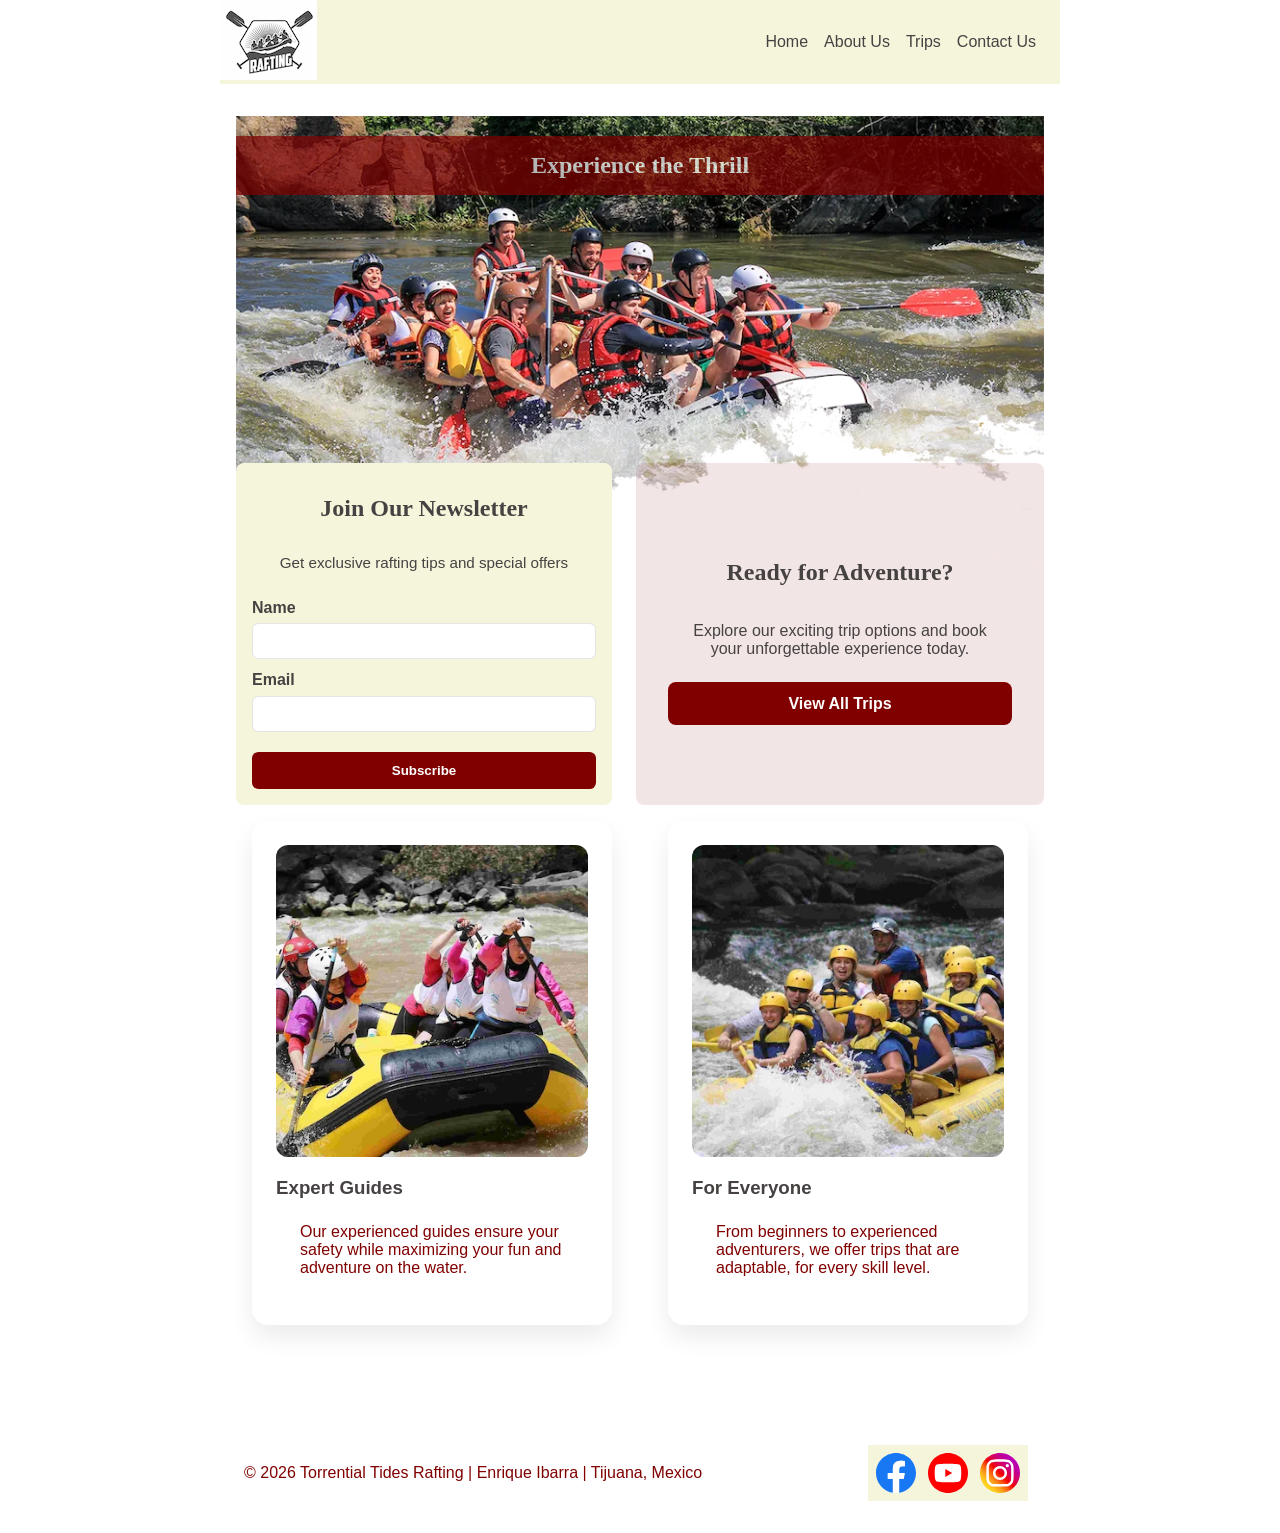
==== wwr/index.html @ e30da67f "W06 attempt 1" ====
<!DOCTYPE html>
<html lang="en">

<head>
  <meta charset="UTF-8">
  <meta name="viewport" content="width=device-width, initial-scale=1.0">
  <meta name="author" content="Enrique Ibarra">
  <meta name="description"
    content="Experience thrilling whitewater rafting adventures with Torrential Tides. Professional guides, safe equipment, and unforgettable memories await.">
  <link rel="stylesheet" href="styles/rafting.css">
  <title>Home — Torrential Tides Rafting</title>
</head>

<body>
  <header>
    <picture>
      <img src="images/rafting-logo-small.webp" alt="Torrential Tides Rafting logo">
    </picture>
    <nav>
      <ul>
        <li><a href="index.html">Home</a></li>
        <li><a href="about.html">About Us</a></li>
        <li><a href="trips.html">Trips</a></li>
        <li><a href="contact.html">Contact Us</a></li>
      </ul>
    </nav>
  </header>

  <main>
    <section class="index-hero">
      <img src="images/hero.webp" alt="Whitewater rafting adventure" width="840">
      <h1 id="hero-title">Experience the Thrill</h1>
    </section>

    <div class="calltoaction">
      <section class="newsletter">
        <h2>Join Our Newsletter</h2>
        <form>
          <fieldset>
            <legend>Get exclusive rafting tips and special offers</legend>

            <label for="newsletter-name">Name</label>
            <input type="text" id="newsletter-name" name="name" required>

            <label for="newsletter-email">Email</label>
            <input type="email" id="newsletter-email" name="email" required>

            <button type="submit">Subscribe</button>
          </fieldset>
        </form>
      </section>

      <section class="cta">
        <h2>Ready for Adventure?</h2>
        <p>Explore our exciting trip options and book your unforgettable experience today.</p>
        <a href="trips.html" class="cta-button">View All Trips</a>
      </section>
    </div>

    <section class="featured-grid">
      <article>
        <img src="images/rafting_team.webp" alt="Professional rafting guide">
        <h3>Expert Guides</h3>
        <p>Our experienced guides ensure your safety while maximizing your fun and adventure on the
          water.</p>
      </article>

      <article>
        <img src="images/rafting_fun.webp" alt="Family enjoying rafting">
        <h3>For Everyone</h3>
        <p>From beginners to experienced adventurers, we offer trips that are adaptable, for every
          skill
          level.</p>
      </article>
    </section>
  </main>

  <footer>
    <p>&copy; 2026 Torrential Tides Rafting | Enrique Ibarra | Tijuana, Mexico</p>
    <nav class="socialmedia">
      <a href="#"><img src="images/facebook.svg" alt="Facebook icon" width="40"></a>
      <a href="#"><img src="images/youtube.svg" alt="YouTube icon"></a>
      <a href="#"><img src="images/instagram.svg" alt="Instagram icon" width="40"></a>
    </nav>
  </footer>
</body>

</html>
---- wwr/styles/rafting.css ----
* {
  margin: 0;
  padding: 0;
  box-sizing: border-box;
}

:root {
  --primary-color: beige;
  --secondary-color: rgb(70, 66, 66);
  --accent1-color: maroon;
  --accent2-color: white;
  --heading-font: "Georgia", "Times New Roman", serif;
  --body-font: Helvetica, Arial, sans-serif;
  --small-spacing: 1rem;
}

header {
  background-color: var(--primary-color);
  color: var(--accent2-color);
  display: grid;
  grid-template-columns: auto 1fr;
  align-items: center;
  gap: 1rem;
}

nav {
  background-color: var(--primary-color);
  padding: var(--small-spacing);
}

nav a {
  text-decoration: none;
  color: var(--secondary-color);
}

nav ul {
  display: flex;
  list-style: none;
  gap: 1rem;
  margin: 0;
  padding: 0;
  justify-content: flex-end;
  align-items: center;
}

body {
  font-family: var(--body-font);
  color: var(--accent1-color);
  min-height: 100vh;
}

h1,
h2 {
  font-family: var(--heading-font);
  color: var(--primary-color);
}

nav,
p,
section,
article {
  margin: 16px;
  padding: 8px;
}

header,
main,
footer {
  width: 840px;
  margin: 0 auto;
}

h2 {
  display: block;
  text-align: center;
  background-color: var(--secondary-color);
  color: var(--accent2-color);
  padding: 1rem;
}

footer {
  display: flex;
  justify-content: space-between;
  align-items: center;
  flex-wrap: wrap;
  gap: 1rem;
  padding: 1rem;
}

footer p {
  margin: 0;
  flex: 1 1 auto;
}

footer .socialmedia {
  display: flex;
  gap: 0.75rem;
  flex: 0 1 auto;
}

footer a {
  display: inline-flex;
  text-decoration: none;
}

footer .socialmedia img {
  width: 40px;
  height: auto;
  display: block;
}

section {
  margin: 0;
  padding: 0;
}

section + section {
  margin-top: 1rem;
}

.calltoaction {
  display: flex;
  gap: 1.5rem;
  flex-wrap: wrap;
  margin: 0 0 -1.5rem;
  position: relative;
  top: -8rem;
  z-index: 2;
}

.newsletter,
.cta {
  flex: 1;
  min-width: 300px;
}

.newsletter {
  background: var(--primary-color);
  padding: 1rem;
  border-radius: 0.5rem;
  margin: 0;
  text-align: center;
}

.newsletter h2 {
  position: relative;
  z-index: 2;
  color: var(--secondary-color);
  margin-bottom: 1rem;
  background-color: transparent;
}

.newsletter form {
  max-width: 500px;
  margin: 0 auto;
}

.newsletter fieldset {
  border: 0;
  padding: 0;
  margin: 0;
}

.newsletter legend {
  font-size: 0.95rem;
  color: var(--secondary-color);
  margin-bottom: 1rem;
}

.newsletter label {
  display: block;
  text-align: left;
  margin-top: 0.75rem;
  font-weight: 600;
  color: var(--secondary-color);
}

.newsletter input {
  width: 100%;
  padding: 0.6rem;
  margin-top: 0.4rem;
  border: 1px solid rgba(0, 0, 0, .1);
  border-radius: 0.4rem;
  box-sizing: border-box;
}

.newsletter button {
  width: 100%;
  margin-top: 1.25rem;
  background: var(--accent1-color);
  color: var(--accent2-color);
  padding: 0.7rem;
  border: 0;
  border-radius: 0.4rem;
  font-weight: 700;
  cursor: pointer;
}

.newsletter button:hover {
  opacity: 0.9;
}

.cta {
  text-align: center;
  padding: 2rem;
  background: rgba(128, 0, 0, .1);
  border-radius: 0.5rem;
  margin: 0;
  color: var(--secondary-color);
  display: flex;
  flex-direction: column;
  justify-content: center;
}

.cta h2 {
  background: transparent;
  margin-bottom: 0.75rem;
  color: var(--secondary-color);
}

.cta p {
  margin: 0 0 1rem;
}

.cta-button {
  display: inline-block;
  background: var(--accent1-color);
  color: var(--accent2-color);
  padding: 0.8rem 2rem;
  text-decoration: none;
  border-radius: 0.5rem;
  font-weight: 700;
}

.cta-button:hover {
  background: var(--secondary-color);
}

.featured-grid {
  display: grid;
  grid-template-columns: repeat(auto-fit, minmax(260px, 1fr));
  gap: 1.5rem;
  margin: -8rem 0 1.5rem;
}

.featured-grid article {
  background: #fff;
  border-radius: 1rem;
  padding: 1.5rem;
  box-shadow: 0 12px 24px rgba(0, 0, 0, 0.08);
  transition: transform 0.25s ease, box-shadow 0.25s ease;
}

.featured-grid article:hover {
  transform: translateY(-6px);
  box-shadow: 0 18px 32px rgba(0, 0, 0, 0.12);
}

.featured-grid img {
  width: 100%;
  height: auto;
  border-radius: 0.75rem;
  margin-bottom: 1rem;
}

.featured-grid h3 {
  margin-bottom: 0.75rem;
  color: var(--secondary-color);
}

.adventure {
  display: grid;
  grid-template-columns: repeat(auto-fit, minmax(220px, 1fr));
  gap: 1.25rem;
  margin: 2rem 0;
}

.adventure h2 {
  grid-column: 1 / -1;
  text-align: center;
  margin: 0 0 1rem;
}

.adventure figure {
  background: var(--primary-color);
  border: 1px solid rgba(70, 66, 66, 0.12);
  border-radius: 1rem;
  padding: 1rem;
  text-align: center;
  transition: transform 0.25s ease, border-color 0.25s ease;
  margin: 0;
}

.adventure figure:hover {
  transform: translateY(-4px);
  border-color: var(--accent1-color);
}

.adventure img {
  width: 100%;
  height: auto;
  border-radius: 0.75rem;
}

.adventure figcaption {
  margin-top: 0.75rem;
  font-weight: 700;
  color: var(--secondary-color);
}

.history {
  display: grid;
  grid-template-columns: repeat(3, minmax(220px, 1fr));
  gap: 1rem;
  align-items: start;
}

.history h2 {
  grid-column: 1 / -1;
  text-align: center;
  margin: 0;
}

.history p,
.history img {
  margin: 0;
  width: 100%;
}

.site-header {
  display: grid;
  grid-template-columns: auto 1fr;
  align-items: center;
  gap: 1rem;
  padding: 1.25rem 1.5rem;
  background: var(--primary-color);
  border: 1px solid rgba(0, 0, 0, 0.12);
}

.site-header .logo img {
  display: block;
  width: 110px;
  height: auto;
}

.site-nav ul {
  display: flex;
  justify-content: flex-end;
  gap: 0.75rem;
  list-style: none;
  margin: 0;
  padding: 0;
}

.site-nav a {
  display: inline-flex;
  align-items: center;
  justify-content: center;
  padding: 0.6rem 1rem;
  background: var(--accent2-color);
  border: 1px solid rgba(0, 0, 0, 0.12);
  border-radius: 0.75rem;
  color: var(--secondary-color);
  font-weight: 600;
  text-decoration: none;
}

main {
  max-width: 840px;
  margin: 0 auto;
  padding: 2rem 1rem 3rem;
}

.contact-intro {
  text-align: center;
  margin-bottom: 2rem;
}

.contact-intro h1 {
  font-size: clamp(2rem, 2.5vw, 2.75rem);
  margin-bottom: 0.5rem;
  color: var(--secondary-color);
}

.contact-intro address {
  font-style: normal;
  line-height: 1.7;
  color: var(--secondary-color);
}

.contact-layout {
  display: grid;
  grid-template-columns: minmax(260px, 1.2fr) minmax(320px, 1fr);
  gap: 2rem;
  align-items: start;
  margin-bottom: 2rem;
}

.map-card {
  position: relative;
  overflow: hidden;
  min-height: 220px;
}

.map-card iframe,
.map-card .map-embed {
  position: absolute;
  inset: 0;
  width: 100%;
  height: 100%;
  border: 0;
  display: block;
  z-index: 1;
}

.contact-form {
  background: var(--accent2-color);
  border: 1px solid rgba(0, 0, 0, 0.06);
  box-shadow: 0 8px 24px rgba(20, 20, 20, 0.06);
  border-radius: 12px;
  padding: 1.25rem;
  color: black;
}

.contact-form fieldset {
  margin: 0;
  padding: 0;
  border: 0;
}

.contact-form legend {
  font-size: 1.1rem;
  font-weight: 700;
  color: var(--secondary-color);
  margin-bottom: 0.75rem;
}

.contact-form label {
  display: block;
  margin-top: 0.6rem;
  font-weight: 600;
  color: var(--secondary-color);
}

.contact-form input[type="text"],
.contact-form input[type="email"],
.contact-form textarea {
  width: 100%;
  border: 1px solid rgba(20, 20, 20, 0.08);
  border-radius: 8px;
  padding: 0.6rem 0.9rem;
  margin-top: 0.35rem;
  background: #fff;
  box-shadow: inset 0 1px 2px rgba(0, 0, 0, 0.03);
  transition: border-color 160ms ease, box-shadow 160ms ease;
  color: var(--secondary-color);
  font: inherit;
}

.contact-form ::placeholder {
  color: #a8a8a8;
}

.contact-form input:focus,
.contact-form textarea:focus {
  outline: none;
  border-color: rgba(128, 0, 0, 0.6);
  box-shadow: 0 0 0 6px rgba(128, 0, 0, 0.06);
}

.radio-group,
.checkbox-group {
  display: flex;
  flex-direction: column;
  gap: 0.5rem;
  margin-top: 0.6rem;
  color: var(--secondary-color);
  font-weight: 500;
}

.radio-group label,
.checkbox-group label {
  display: inline-flex;
  align-items: center;
  gap: 0.6rem;
}

.contact-form input[type="radio"],
.contact-form input[type="checkbox"] {
  width: 1rem;
  height: 1rem;
  accent-color: var(--accent1-color);
}

.contact-form button[type="submit"] {
  width: 100%;
  margin-top: 1rem;
  padding: 0.9rem;
  border: 0;
  border-radius: 10px;
  background: var(--accent1-color);
  color: var(--accent2-color);
  font-weight: 700;
  cursor: pointer;
  box-shadow: 0 8px 18px rgba(128, 0, 0, 0.16);
  transition: transform 140ms ease, box-shadow 140ms ease;
}

.contact-form button[type="submit"]:hover {
  transform: translateY(-2px);
  box-shadow: 0 12px 28px rgba(128, 0, 0, 0.18);
}

.team-section {
  background: var(--accent2-color);
  border: 1px solid rgba(0, 0, 0, 0.12);
  border-radius: 1rem;
  padding: 1.5rem;
  margin-top: 2rem;
}

.team-section h2 {
  display: block;
  box-sizing: border-box;
  width: calc(100% + 3rem);
  margin: 0 -1.5rem 1.5rem;
  padding: 0.75rem 1.5rem;
  text-align: center;
  color: var(--accent2-color);
}

.team-grid {
  display: grid;
  grid-template-columns: repeat(3, minmax(150px, 1fr));
  gap: 1rem;
}

.team-grid figure {
  background: var(--primary-color);
  border-radius: 1rem;
  padding: 1rem;
  text-align: center;
  border: 1px solid rgba(0, 0, 0, 0.08);
  margin: 0;
}

.team-photo {
  width: 100%;
  min-height: 150px;
  background: rgba(255, 255, 255, 0.6);
  border-radius: 0.85rem;
  margin-bottom: 1rem;
}

.team-grid figcaption {
  font-weight: 700;
  color: var(--secondary-color);
}

/* Trips Page Styles */
.trips-hero {
  background: linear-gradient(135deg, rgba(128, 0, 0, 0.8), rgba(0, 0, 0, 0.6)), url('../images/hero.webp');
  background-size: cover;
  background-position: center;
  color: var(--accent2-color);
  padding: 4rem 2rem;
  text-align: center;
  border-radius: 1rem;
  margin-bottom: 2rem;
}

.trips-hero h1 {
  font-size: clamp(2rem, 4vw, 3.5rem);
  margin-bottom: 0.5rem;
  color: var(--accent2-color);
}

.trips-hero p {
  font-size: 1.1rem;
  max-width: 600px;
  margin: 0 auto;
}

.trips-container {
  display: grid;
  grid-template-columns: repeat(auto-fit, minmax(220px, 1fr));
  gap: 1.5rem;
  margin-bottom: 3rem;
}

.trip-card {
  background: #fff;
  border-radius: 1rem;
  overflow: hidden;
  box-shadow: 0 12px 28px rgba(0, 0, 0, 0.1);
  transition: transform 0.3s ease, box-shadow 0.3s ease;
  padding: 0;
}

.trip-card:hover {
  transform: translateY(-8px);
  box-shadow: 0 18px 36px rgba(0, 0, 0, 0.15);
}

.trip-card img {
  width: 100%;
  height: 120px;
  object-fit: cover;
  display: block;
}

.trip-card h2 {
  background: transparent;
  color: var(--accent1-color);
  padding: 1rem 1rem 0.4rem;
  margin: 0;
  font-size: 1.3rem;
}

.trip-card p {
  padding: 0 1rem;
  margin: 0.5rem 0;
  color: var(--secondary-color);
  font-size: 0.95rem;
}

.trip-card p:last-child {
  padding-bottom: 1rem;
  font-weight: 700;
  color: var(--accent1-color);
  font-size: 1rem;
}

.trips-table-section {
  margin-bottom: 3rem;
}

.trips-table-section h2 {
  margin-bottom: 1.5rem;
}

.trips-table {
  width: 100%;
  border-collapse: collapse;
  background: #fff;
  border-radius: 1rem;
  overflow: hidden;
  box-shadow: 0 12px 24px rgba(0, 0, 0, 0.08);
  margin: 0;
  padding: 0;
}

.trips-table thead {
  background: var(--secondary-color);
  color: var(--accent2-color);
}

.trips-table th,
.trips-table td {
  padding: 1.25rem;
  text-align: left;
  border-bottom: 1px solid rgba(0, 0, 0, 0.08);
  color: var(--secondary-color);
}

.trips-table th {
  font-weight: 700;
  background: var(--secondary-color);
  color: var(--accent2-color);
}

.trips-table tbody tr:hover {
  background: rgba(128, 0, 0, 0.05);
}

.trips-table tbody tr:last-child td {
  border-bottom: none;
}

.trips-cta {
  background: rgba(128, 0, 0, .1);
  padding: 2rem;
  border-radius: 1rem;
  text-align: center;
  margin-top: 2rem;
}

.trips-cta h2 {
  background: transparent;
  color: var(--secondary-color);
  margin-bottom: 1rem;
}

.trips-cta p {
  margin-bottom: 1.5rem;
  color: var(--secondary-color);
}

/* Remove the .about-hero section and replace with .hero */

.hero {
  position: relative;
  margin-bottom: 1rem;
  z-index: 1;
}

.hero img {
  display: block;
  width: 100%;
  height: auto;
}

.hero article {
  position: absolute;
  bottom: 0;
  left: 0;
  right: 0;
  width: 100%;
  background-color: rgba(128, 0, 0, 0.85);
  color: var(--accent2-color);
  padding: 1rem;
  margin: 0;
  overflow: auto;
}

.hero article img {
  float: right;
  width: 125px;
  height: auto;
  margin-left: 1.5rem;
  border-radius: 0.5rem;
}

.hero article p {
  margin: 0;
  padding: 0;
  font-size: 0.95rem;
  line-height: 1.5;
}

#hero-title {
  position: absolute;
  top: 20px;
  width: 100%;
  padding: 16px;
  text-align: center;
  opacity: 0.7;
  background-color: var(--accent1-color);
  color: var(--accent2-color);
  margin: 0;
}

.index-hero {
  position: relative;
  margin-bottom: 1rem;
  z-index: 1;
}

.index-hero img {
  display: block;
  width: 100%;
  height: auto;
}
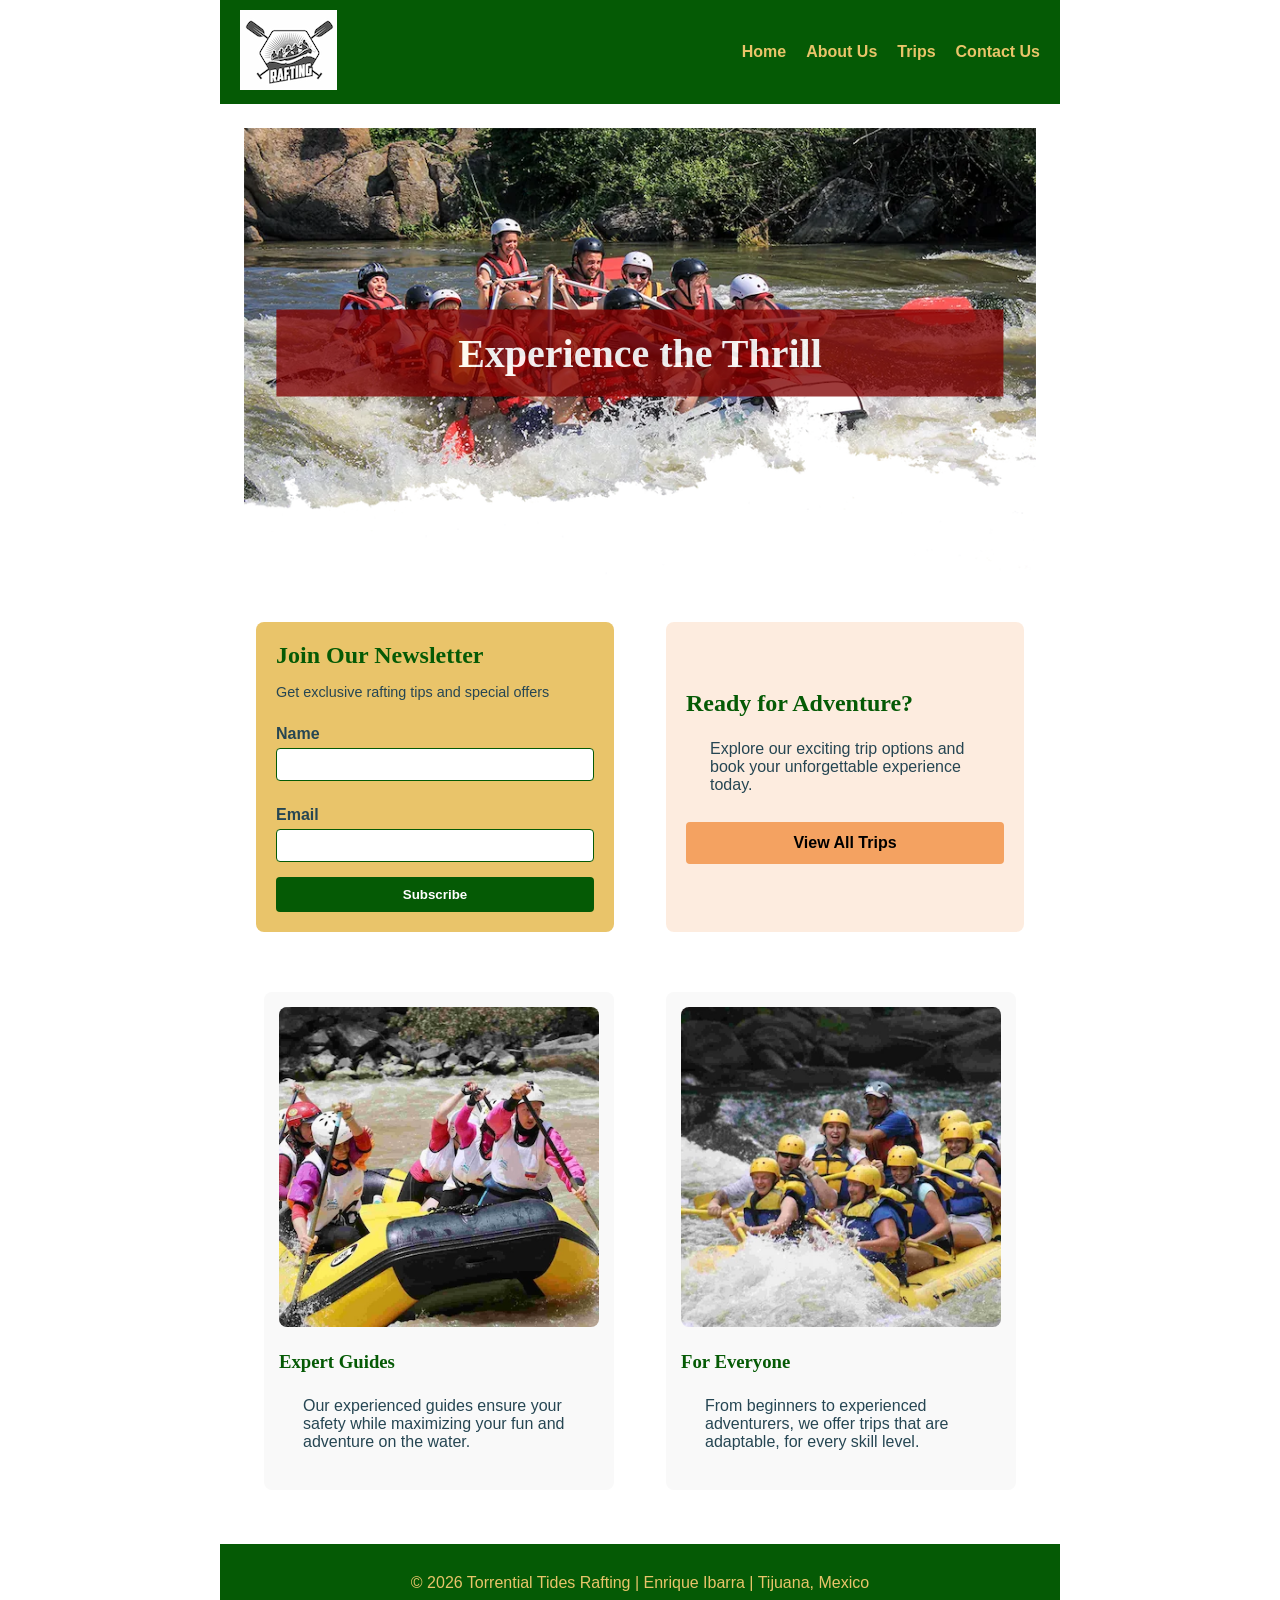
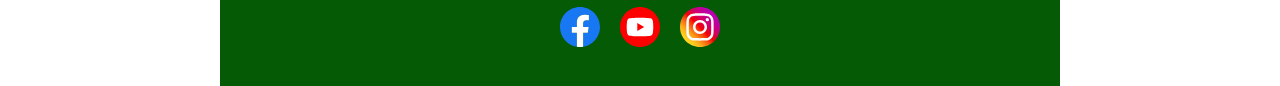
==== commit 3ea986eb: "W06 attempt 2" ====
--- a/wwr/index.html
+++ b/wwr/index.html
@@ -7,14 +7,14 @@
   <meta name="author" content="Enrique Ibarra">
   <meta name="description"
     content="Experience thrilling whitewater rafting adventures with Torrential Tides. Professional guides, safe equipment, and unforgettable memories await.">
-  <link rel="stylesheet" href="styles/rafting.css">
+  <link rel="stylesheet" href="./styles/rafting.css">
   <title>Home — Torrential Tides Rafting</title>
 </head>
 
 <body>
   <header>
     <picture>
-      <img src="images/rafting-logo-small.webp" alt="Torrential Tides Rafting logo">
+      <img src="./images/rafting-logo-small.webp" alt="Torrential Tides Rafting logo">
     </picture>
     <nav>
       <ul>
@@ -28,7 +28,7 @@
 
   <main>
     <section class="index-hero">
-      <img src="images/hero.webp" alt="Whitewater rafting adventure" width="840">
+      <img src="./images/hero.webp" alt="Whitewater rafting adventure" width="840">
       <h1 id="hero-title">Experience the Thrill</h1>
     </section>
 
@@ -59,14 +59,14 @@
 
     <section class="featured-grid">
       <article>
-        <img src="images/rafting_team.webp" alt="Professional rafting guide">
+        <img src="./images/rafting_team.webp" alt="Professional rafting guide">
         <h3>Expert Guides</h3>
         <p>Our experienced guides ensure your safety while maximizing your fun and adventure on the
           water.</p>
       </article>
 
       <article>
-        <img src="images/rafting_fun.webp" alt="Family enjoying rafting">
+        <img src="./images/rafting_fun.webp" alt="Family enjoying rafting">
         <h3>For Everyone</h3>
         <p>From beginners to experienced adventurers, we offer trips that are adaptable, for every
           skill
@@ -78,9 +78,9 @@
   <footer>
     <p>&copy; 2026 Torrential Tides Rafting | Enrique Ibarra | Tijuana, Mexico</p>
     <nav class="socialmedia">
-      <a href="#"><img src="images/facebook.svg" alt="Facebook icon" width="40"></a>
-      <a href="#"><img src="images/youtube.svg" alt="YouTube icon"></a>
-      <a href="#"><img src="images/instagram.svg" alt="Instagram icon" width="40"></a>
+      <a href="#"><img src="./images/facebook.svg" alt="Facebook icon" width="40"></a>
+      <a href="#"><img src="./images/youtube.svg" alt="YouTube icon"></a>
+      <a href="#"><img src="./images/instagram.svg" alt="Instagram icon" width="40"></a>
     </nav>
   </footer>
 </body>
--- a/wwr/styles/rafting.css
+++ b/wwr/styles/rafting.css
@@ -5,57 +5,74 @@
 }
 
 :root {
-  --primary-color: beige;
-  --secondary-color: rgb(70, 66, 66);
-  --accent1-color: maroon;
-  --accent2-color: white;
-  --heading-font: "Georgia", "Times New Roman", serif;
-  --body-font: Helvetica, Arial, sans-serif;
-  --small-spacing: 1rem;
+  --primary-color: #055a05;
+  --secondary-color: #f4a261;
+  --accent1-color: #264653;
+  --accent2-color: #e9c46a;
+  --heading-font: "Times New Roman", "Georgia", serif;
+  --body-font: Arial, Helvetica, sans-serif;
+}
+
+body {
+  font-family: var(--body-font);
+  color: var(--accent1-color);
+  background-color: #fff;
 }
 
 header {
-  background-color: var(--primary-color);
-  color: var(--accent2-color);
   display: grid;
   grid-template-columns: auto 1fr;
   align-items: center;
-  gap: 1rem;
+  gap: 20px;
+  width: 840px;
+  margin: 0 auto;
+  background-color: var(--primary-color);
+  padding: 10px 20px;
+}
+
+header picture img {
+  width: 97px;
+  height: auto;
 }
 
 nav {
-  background-color: var(--primary-color);
-  padding: var(--small-spacing);
-}
-
-nav a {
-  text-decoration: none;
-  color: var(--secondary-color);
+  margin: 0;
+  padding: 0;
 }
 
 nav ul {
   display: flex;
   list-style: none;
-  gap: 1rem;
-  margin: 0;
-  padding: 0;
+  gap: 20px;
   justify-content: flex-end;
-  align-items: center;
-}
-
-body {
-  font-family: var(--body-font);
-  color: var(--accent1-color);
-  min-height: 100vh;
+}
+
+nav a {
+  text-decoration: none;
+  color: var(--accent2-color);
+  font-weight: bold;
+  font-size: 1rem;
+}
+
+nav a:hover {
+  color: #fff;
+  text-decoration: underline;
+}
+
+main,
+header,
+footer {
+  width: 840px;
+  margin: 0 auto;
 }
 
 h1,
-h2 {
+h2,
+h3 {
   font-family: var(--heading-font);
   color: var(--primary-color);
 }
 
-nav,
 p,
 section,
 article {
@@ -63,604 +80,323 @@
   padding: 8px;
 }
 
-header,
-main,
-footer {
-  width: 840px;
-  margin: 0 auto;
-}
-
-h2 {
+/* Hero Section */
+.index-hero {
+  position: relative;
+  margin-bottom: 1rem;
+  z-index: 1;
+}
+
+.index-hero img {
   display: block;
+  width: 100%;
+  height: auto;
+}
+
+#hero-title {
+  position: absolute;
+  top: 50%;
+  left: 50%;
+  transform: translate(-50%, -50%);
+  width: 90%;
+  padding: 20px;
   text-align: center;
-  background-color: var(--secondary-color);
+  font-size: 2.5rem;
+  opacity: 0.9;
+  background-color: rgba(128, 0, 0, 0.85);
+  color: #fff;
+  margin: 0;
+}
+
+/* About Page Hero */
+.hero {
+  position: relative;
+  margin-bottom: 1rem;
+  z-index: 1;
+}
+
+.hero img {
+  display: block;
+  width: 100%;
+  height: auto;
+}
+
+.hero article {
+  position: absolute;
+  bottom: 0;
+  left: 0;
+  right: 0;
+  width: 100%;
+  background-color: rgba(128, 0, 0, 0.85);
   color: var(--accent2-color);
   padding: 1rem;
-}
-
-footer {
-  display: flex;
-  justify-content: space-between;
-  align-items: center;
-  flex-wrap: wrap;
-  gap: 1rem;
-  padding: 1rem;
-}
-
-footer p {
-  margin: 0;
-  flex: 1 1 auto;
-}
-
-footer .socialmedia {
-  display: flex;
-  gap: 0.75rem;
-  flex: 0 1 auto;
-}
-
-footer a {
-  display: inline-flex;
-  text-decoration: none;
-}
-
-footer .socialmedia img {
-  width: 40px;
+  margin: 0;
+  overflow: auto;
+}
+
+.hero article img {
+  float: right;
+  width: 125px;
   height: auto;
-  display: block;
-}
-
-section {
+  margin-left: 1.5rem;
+  border-radius: 0.5rem;
+}
+
+.hero article p {
   margin: 0;
   padding: 0;
-}
-
-section + section {
-  margin-top: 1rem;
-}
-
+  font-size: 0.95rem;
+  line-height: 1.5;
+}
+
+/* Call to Action Section */
 .calltoaction {
-  display: flex;
-  gap: 1.5rem;
-  flex-wrap: wrap;
-  margin: 0 0 -1.5rem;
-  position: relative;
-  top: -8rem;
-  z-index: 2;
-}
-
-.newsletter,
-.cta {
-  flex: 1;
-  min-width: 300px;
+  display: grid;
+  grid-template-columns: 1fr 1fr;
+  gap: 20px;
+  margin: 20px;
 }
 
 .newsletter {
-  background: var(--primary-color);
-  padding: 1rem;
-  border-radius: 0.5rem;
-  margin: 0;
-  text-align: center;
+  background-color: var(--accent2-color);
+  padding: 20px;
+  border-radius: 0.5rem;
 }
 
 .newsletter h2 {
-  position: relative;
-  z-index: 2;
-  color: var(--secondary-color);
-  margin-bottom: 1rem;
-  background-color: transparent;
-}
-
-.newsletter form {
-  max-width: 500px;
-  margin: 0 auto;
+  margin-bottom: 15px;
+  color: var(--primary-color);
 }
 
 .newsletter fieldset {
-  border: 0;
+  border: none;
   padding: 0;
-  margin: 0;
 }
 
 .newsletter legend {
-  font-size: 0.95rem;
-  color: var(--secondary-color);
-  margin-bottom: 1rem;
+  font-size: 0.9rem;
+  margin-bottom: 15px;
+  color: var(--accent1-color);
 }
 
 .newsletter label {
   display: block;
-  text-align: left;
-  margin-top: 0.75rem;
-  font-weight: 600;
-  color: var(--secondary-color);
+  margin-top: 10px;
+  margin-bottom: 5px;
+  font-weight: bold;
+  color: var(--accent1-color);
 }
 
 .newsletter input {
   width: 100%;
-  padding: 0.6rem;
-  margin-top: 0.4rem;
-  border: 1px solid rgba(0, 0, 0, .1);
-  border-radius: 0.4rem;
-  box-sizing: border-box;
+  padding: 8px;
+  margin-bottom: 15px;
+  border: 1px solid var(--primary-color);
+  border-radius: 4px;
+  font-family: var(--body-font);
 }
 
 .newsletter button {
-  width: 100%;
-  margin-top: 1.25rem;
-  background: var(--accent1-color);
-  color: var(--accent2-color);
-  padding: 0.7rem;
-  border: 0;
-  border-radius: 0.4rem;
-  font-weight: 700;
+  background-color: var(--primary-color);
+  color: #fff;
+  padding: 10px 20px;
+  border: none;
+  border-radius: 4px;
   cursor: pointer;
+  font-weight: bold;
+  width: 100%;
 }
 
 .newsletter button:hover {
-  opacity: 0.9;
+  background-color: #044304;
 }
 
 .cta {
-  text-align: center;
-  padding: 2rem;
-  background: rgba(128, 0, 0, .1);
-  border-radius: 0.5rem;
-  margin: 0;
-  color: var(--secondary-color);
+  background-color: rgba(244, 162, 97, 0.2);
+  padding: 20px;
+  border-radius: 0.5rem;
   display: flex;
   flex-direction: column;
   justify-content: center;
 }
 
 .cta h2 {
-  background: transparent;
-  margin-bottom: 0.75rem;
-  color: var(--secondary-color);
+  margin-bottom: 15px;
 }
 
 .cta p {
-  margin: 0 0 1rem;
+  margin-bottom: 20px;
+  margin-top: 0;
 }
 
 .cta-button {
+  background-color: var(--secondary-color);
+  color: #000;
+  padding: 12px 20px;
+  text-decoration: none;
+  border-radius: 4px;
+  text-align: center;
+  font-weight: bold;
   display: inline-block;
-  background: var(--accent1-color);
-  color: var(--accent2-color);
-  padding: 0.8rem 2rem;
-  text-decoration: none;
-  border-radius: 0.5rem;
-  font-weight: 700;
 }
 
 .cta-button:hover {
-  background: var(--secondary-color);
-}
-
+  background-color: #e09145;
+}
+
+/* Featured Grid */
 .featured-grid {
   display: grid;
-  grid-template-columns: repeat(auto-fit, minmax(260px, 1fr));
-  gap: 1.5rem;
-  margin: -8rem 0 1.5rem;
+  grid-template-columns: 1fr 1fr;
+  gap: 20px;
+  margin: 20px;
 }
 
 .featured-grid article {
-  background: #fff;
-  border-radius: 1rem;
-  padding: 1.5rem;
-  box-shadow: 0 12px 24px rgba(0, 0, 0, 0.08);
-  transition: transform 0.25s ease, box-shadow 0.25s ease;
+  background-color: #f9f9f9;
+  padding: 15px;
+  border-radius: 0.5rem;
+  transition: transform 0.3s;
 }
 
 .featured-grid article:hover {
-  transform: translateY(-6px);
-  box-shadow: 0 18px 32px rgba(0, 0, 0, 0.12);
+  transform: scale(1.05);
+  box-shadow: 0 4px 8px rgba(0, 0, 0, 0.1);
 }
 
 .featured-grid img {
   width: 100%;
   height: auto;
-  border-radius: 0.75rem;
-  margin-bottom: 1rem;
+  border-radius: 0.5rem;
+  margin-bottom: 10px;
 }
 
 .featured-grid h3 {
-  margin-bottom: 0.75rem;
-  color: var(--secondary-color);
-}
-
-.adventure {
-  display: grid;
-  grid-template-columns: repeat(auto-fit, minmax(220px, 1fr));
-  gap: 1.25rem;
-  margin: 2rem 0;
-}
-
-.adventure h2 {
-  grid-column: 1 / -1;
-  text-align: center;
-  margin: 0 0 1rem;
-}
-
-.adventure figure {
-  background: var(--primary-color);
-  border: 1px solid rgba(70, 66, 66, 0.12);
-  border-radius: 1rem;
-  padding: 1rem;
-  text-align: center;
-  transition: transform 0.25s ease, border-color 0.25s ease;
-  margin: 0;
-}
-
-.adventure figure:hover {
-  transform: translateY(-4px);
-  border-color: var(--accent1-color);
-}
-
-.adventure img {
-  width: 100%;
-  height: auto;
-  border-radius: 0.75rem;
-}
-
-.adventure figcaption {
-  margin-top: 0.75rem;
-  font-weight: 700;
-  color: var(--secondary-color);
-}
-
+  margin: 10px 0;
+  color: var(--primary-color);
+}
+
+/* History Section */
 .history {
-  display: grid;
-  grid-template-columns: repeat(3, minmax(220px, 1fr));
-  gap: 1rem;
-  align-items: start;
+  background-color: #f9f9f9;
+  margin: 20px;
+  padding: 15px;
+  border-radius: 0.5rem;
 }
 
 .history h2 {
-  grid-column: 1 / -1;
-  text-align: center;
-  margin: 0;
+  margin-top: 0;
 }
 
 .history p,
 .history img {
-  margin: 0;
-  width: 100%;
-}
-
-.site-header {
-  display: grid;
-  grid-template-columns: auto 1fr;
-  align-items: center;
-  gap: 1rem;
-  padding: 1.25rem 1.5rem;
-  background: var(--primary-color);
-  border: 1px solid rgba(0, 0, 0, 0.12);
-}
-
-.site-header .logo img {
-  display: block;
-  width: 110px;
+  margin: 10px 0;
+}
+
+.history img {
+  float: left;
+  margin-right: 15px;
+  margin-bottom: 10px;
+  max-width: 300px;
+  border-radius: 0.5rem;
+}
+
+/* Adventure Section */
+.adventure {
+  text-align: center;
+  margin: 20px;
+  padding: 15px;
+}
+
+.adventure h2 {
+  margin-bottom: 20px;
+}
+
+.adventure figure {
+  display: inline-block;
+  margin: 20px 15px;
+  background-color: #f9f9f9;
+  padding: 10px;
+  border-radius: 0.5rem;
+  transition: transform 0.3s;
+}
+
+.adventure figure:hover {
+  transform: scale(1.05);
+}
+
+.adventure img {
+  width: 200px;
   height: auto;
-}
-
-.site-nav ul {
-  display: flex;
-  justify-content: flex-end;
-  gap: 0.75rem;
-  list-style: none;
-  margin: 0;
-  padding: 0;
-}
-
-.site-nav a {
-  display: inline-flex;
-  align-items: center;
-  justify-content: center;
-  padding: 0.6rem 1rem;
-  background: var(--accent2-color);
-  border: 1px solid rgba(0, 0, 0, 0.12);
-  border-radius: 0.75rem;
-  color: var(--secondary-color);
-  font-weight: 600;
-  text-decoration: none;
-}
-
-main {
-  max-width: 840px;
-  margin: 0 auto;
-  padding: 2rem 1rem 3rem;
-}
-
-.contact-intro {
-  text-align: center;
-  margin-bottom: 2rem;
-}
-
-.contact-intro h1 {
-  font-size: clamp(2rem, 2.5vw, 2.75rem);
-  margin-bottom: 0.5rem;
-  color: var(--secondary-color);
-}
-
-.contact-intro address {
-  font-style: normal;
-  line-height: 1.7;
-  color: var(--secondary-color);
-}
-
-.contact-layout {
-  display: grid;
-  grid-template-columns: minmax(260px, 1.2fr) minmax(320px, 1fr);
-  gap: 2rem;
-  align-items: start;
-  margin-bottom: 2rem;
-}
-
-.map-card {
-  position: relative;
-  overflow: hidden;
-  min-height: 220px;
-}
-
-.map-card iframe,
-.map-card .map-embed {
-  position: absolute;
-  inset: 0;
-  width: 100%;
-  height: 100%;
-  border: 0;
-  display: block;
-  z-index: 1;
-}
-
-.contact-form {
-  background: var(--accent2-color);
-  border: 1px solid rgba(0, 0, 0, 0.06);
-  box-shadow: 0 8px 24px rgba(20, 20, 20, 0.06);
-  border-radius: 12px;
-  padding: 1.25rem;
-  color: black;
-}
-
-.contact-form fieldset {
-  margin: 0;
-  padding: 0;
-  border: 0;
-}
-
-.contact-form legend {
-  font-size: 1.1rem;
-  font-weight: 700;
-  color: var(--secondary-color);
-  margin-bottom: 0.75rem;
-}
-
-.contact-form label {
-  display: block;
-  margin-top: 0.6rem;
-  font-weight: 600;
-  color: var(--secondary-color);
-}
-
-.contact-form input[type="text"],
-.contact-form input[type="email"],
-.contact-form textarea {
-  width: 100%;
-  border: 1px solid rgba(20, 20, 20, 0.08);
-  border-radius: 8px;
-  padding: 0.6rem 0.9rem;
-  margin-top: 0.35rem;
-  background: #fff;
-  box-shadow: inset 0 1px 2px rgba(0, 0, 0, 0.03);
-  transition: border-color 160ms ease, box-shadow 160ms ease;
-  color: var(--secondary-color);
-  font: inherit;
-}
-
-.contact-form ::placeholder {
-  color: #a8a8a8;
-}
-
-.contact-form input:focus,
-.contact-form textarea:focus {
-  outline: none;
-  border-color: rgba(128, 0, 0, 0.6);
-  box-shadow: 0 0 0 6px rgba(128, 0, 0, 0.06);
-}
-
-.radio-group,
-.checkbox-group {
-  display: flex;
-  flex-direction: column;
-  gap: 0.5rem;
-  margin-top: 0.6rem;
-  color: var(--secondary-color);
-  font-weight: 500;
-}
-
-.radio-group label,
-.checkbox-group label {
-  display: inline-flex;
-  align-items: center;
-  gap: 0.6rem;
-}
-
-.contact-form input[type="radio"],
-.contact-form input[type="checkbox"] {
-  width: 1rem;
-  height: 1rem;
-  accent-color: var(--accent1-color);
-}
-
-.contact-form button[type="submit"] {
-  width: 100%;
-  margin-top: 1rem;
-  padding: 0.9rem;
-  border: 0;
-  border-radius: 10px;
-  background: var(--accent1-color);
-  color: var(--accent2-color);
-  font-weight: 700;
-  cursor: pointer;
-  box-shadow: 0 8px 18px rgba(128, 0, 0, 0.16);
-  transition: transform 140ms ease, box-shadow 140ms ease;
-}
-
-.contact-form button[type="submit"]:hover {
-  transform: translateY(-2px);
-  box-shadow: 0 12px 28px rgba(128, 0, 0, 0.18);
-}
-
-.team-section {
-  background: var(--accent2-color);
-  border: 1px solid rgba(0, 0, 0, 0.12);
-  border-radius: 1rem;
-  padding: 1.5rem;
-  margin-top: 2rem;
-}
-
-.team-section h2 {
-  display: block;
-  box-sizing: border-box;
-  width: calc(100% + 3rem);
-  margin: 0 -1.5rem 1.5rem;
-  padding: 0.75rem 1.5rem;
-  text-align: center;
-  color: var(--accent2-color);
-}
-
-.team-grid {
-  display: grid;
-  grid-template-columns: repeat(3, minmax(150px, 1fr));
-  gap: 1rem;
-}
-
-.team-grid figure {
-  background: var(--primary-color);
-  border-radius: 1rem;
-  padding: 1rem;
-  text-align: center;
-  border: 1px solid rgba(0, 0, 0, 0.08);
-  margin: 0;
-}
-
-.team-photo {
-  width: 100%;
-  min-height: 150px;
-  background: rgba(255, 255, 255, 0.6);
-  border-radius: 0.85rem;
-  margin-bottom: 1rem;
-}
-
-.team-grid figcaption {
-  font-weight: 700;
-  color: var(--secondary-color);
+  border-radius: 0.5rem;
+}
+
+.adventure figcaption {
+  font-weight: bold;
+  color: var(--primary-color);
+  margin-top: 8px;
 }
 
 /* Trips Page Styles */
-.trips-hero {
-  background: linear-gradient(135deg, rgba(128, 0, 0, 0.8), rgba(0, 0, 0, 0.6)), url('../images/hero.webp');
-  background-size: cover;
-  background-position: center;
-  color: var(--accent2-color);
-  padding: 4rem 2rem;
-  text-align: center;
-  border-radius: 1rem;
-  margin-bottom: 2rem;
-}
-
-.trips-hero h1 {
-  font-size: clamp(2rem, 4vw, 3.5rem);
-  margin-bottom: 0.5rem;
-  color: var(--accent2-color);
-}
-
-.trips-hero p {
-  font-size: 1.1rem;
-  max-width: 600px;
-  margin: 0 auto;
-}
-
 .trips-container {
   display: grid;
-  grid-template-columns: repeat(auto-fit, minmax(220px, 1fr));
-  gap: 1.5rem;
-  margin-bottom: 3rem;
+  grid-template-columns: repeat(3, 1fr);
+  gap: 20px;
+  margin: 20px;
 }
 
 .trip-card {
-  background: #fff;
-  border-radius: 1rem;
+  background-color: #f9f9f9;
+  border-radius: 0.5rem;
   overflow: hidden;
-  box-shadow: 0 12px 28px rgba(0, 0, 0, 0.1);
-  transition: transform 0.3s ease, box-shadow 0.3s ease;
-  padding: 0;
+  transition: transform 0.3s;
 }
 
 .trip-card:hover {
-  transform: translateY(-8px);
-  box-shadow: 0 18px 36px rgba(0, 0, 0, 0.15);
+  transform: scale(1.05);
+  box-shadow: 0 4px 12px rgba(0, 0, 0, 0.1);
 }
 
 .trip-card img {
   width: 100%;
-  height: 120px;
+  height: 200px;
   object-fit: cover;
-  display: block;
 }
 
 .trip-card h2 {
-  background: transparent;
-  color: var(--accent1-color);
-  padding: 1rem 1rem 0.4rem;
-  margin: 0;
-  font-size: 1.3rem;
+  padding: 10px;
+  margin: 0;
 }
 
 .trip-card p {
-  padding: 0 1rem;
-  margin: 0.5rem 0;
+  padding: 10px;
+  margin: 0;
+}
+
+.trip-card p:last-child {
+  font-weight: bold;
   color: var(--secondary-color);
-  font-size: 0.95rem;
-}
-
-.trip-card p:last-child {
-  padding-bottom: 1rem;
-  font-weight: 700;
-  color: var(--accent1-color);
-  font-size: 1rem;
 }
 
 .trips-table-section {
-  margin-bottom: 3rem;
+  margin: 20px;
 }
 
 .trips-table-section h2 {
-  margin-bottom: 1.5rem;
+  margin-bottom: 15px;
 }
 
 .trips-table {
   width: 100%;
   border-collapse: collapse;
-  background: #fff;
-  border-radius: 1rem;
-  overflow: hidden;
-  box-shadow: 0 12px 24px rgba(0, 0, 0, 0.08);
-  margin: 0;
-  padding: 0;
-}
-
-.trips-table thead {
-  background: var(--secondary-color);
-  color: var(--accent2-color);
 }
 
 .trips-table th,
 .trips-table td {
-  padding: 1.25rem;
   text-align: left;
   border-bottom: 1px solid rgba(0, 0, 0, 0.08);
   color: var(--secondary-color);
+  padding: 10px;
 }
 
 .trips-table th {
@@ -682,7 +418,7 @@
   padding: 2rem;
   border-radius: 1rem;
   text-align: center;
-  margin-top: 2rem;
+  margin: 20px;
 }
 
 .trips-cta h2 {
@@ -696,68 +432,129 @@
   color: var(--secondary-color);
 }
 
-/* Remove the .about-hero section and replace with .hero */
-
-.hero {
-  position: relative;
-  margin-bottom: 1rem;
-  z-index: 1;
-}
-
-.hero img {
+/* Footer */
+footer {
+  background-color: var(--primary-color);
+  color: var(--accent2-color);
+  padding: 20px;
+  text-align: center;
+  margin-top: 30px;
+}
+
+footer p {
+  margin: 10px 0;
+  padding: 0;
+}
+
+.socialmedia {
+  display: flex;
+  justify-content: center;
+  gap: 20px;
+  margin: 15px 0;
+}
+
+.socialmedia a {
+  text-decoration: none;
+}
+
+.socialmedia img {
+  width: 40px;
+  height: 40px;
+  transition: transform 0.3s;
+}
+
+.socialmedia img:hover {
+  transform: scale(1.2);
+}
+
+/* Contact Page Styles */
+.contact-intro {
+  text-align: center;
+  margin: 20px;
+}
+
+.contact-intro h1 {
+  margin-bottom: 10px;
+}
+
+.contact-intro address {
+  font-style: normal;
+  margin: 10px 0;
+}
+
+.contact-layout {
+  display: grid;
+  grid-template-columns: 1fr 1fr;
+  gap: 20px;
+  margin: 20px;
+}
+
+.map-card {
+  background-color: #f9f9f9;
+  padding: 15px;
+  border-radius: 0.5rem;
+}
+
+.map-card iframe,
+.map-card .map-embed {
+  width: 100%;
+  height: 300px;
+  border-radius: 0.5rem;
+}
+
+.contact-form {
+  background-color: #f9f9f9;
+  padding: 20px;
+  border-radius: 0.5rem;
+}
+
+.contact-form fieldset {
+  border: none;
+  padding: 0;
+}
+
+.contact-form legend {
+  font-weight: bold;
+  margin-bottom: 15px;
+}
+
+.contact-form label {
   display: block;
-  width: 100%;
-  height: auto;
-}
-
-.hero article {
-  position: absolute;
-  bottom: 0;
-  left: 0;
-  right: 0;
-  width: 100%;
-  background-color: rgba(128, 0, 0, 0.85);
-  color: var(--accent2-color);
-  padding: 1rem;
-  margin: 0;
-  overflow: auto;
-}
-
-.hero article img {
-  float: right;
-  width: 125px;
-  height: auto;
-  margin-left: 1.5rem;
-  border-radius: 0.5rem;
-}
-
-.hero article p {
-  margin: 0;
-  padding: 0;
-  font-size: 0.95rem;
-  line-height: 1.5;
-}
-
-#hero-title {
-  position: absolute;
-  top: 20px;
-  width: 100%;
-  padding: 16px;
-  text-align: center;
-  opacity: 0.7;
-  background-color: var(--accent1-color);
-  color: var(--accent2-color);
-  margin: 0;
-}
-
-.index-hero {
-  position: relative;
-  margin-bottom: 1rem;
-  z-index: 1;
-}
-
-.index-hero img {
-  display: block;
-  width: 100%;
-  height: auto;
+  margin-top: 10px;
+  margin-bottom: 5px;
+  font-weight: bold;
+}
+
+.contact-form input[type="text"],
+.contact-form input[type="email"],
+.contact-form textarea {
+  width: 100%;
+  padding: 8px;
+  margin-bottom: 15px;
+  border: 1px solid var(--primary-color);
+  border-radius: 4px;
+  font-family: var(--body-font);
+}
+
+.contact-form ::placeholder {
+  color: #999;
+}
+
+.contact-form input:focus,
+.contact-form textarea:focus {
+  outline: none;
+  border-color: var(--secondary-color);
+  box-shadow: 0 0 5px rgba(244, 162, 97, 0.5);
+}
+
+.radio-group,
+.checkbox-group {
+  margin: 15px 0;
+}
+
+.radio-group label,
+.checkbox-group label {
+  display: inline-block;
+  margin-right: 15px;
+  font-weight: normal;
 }
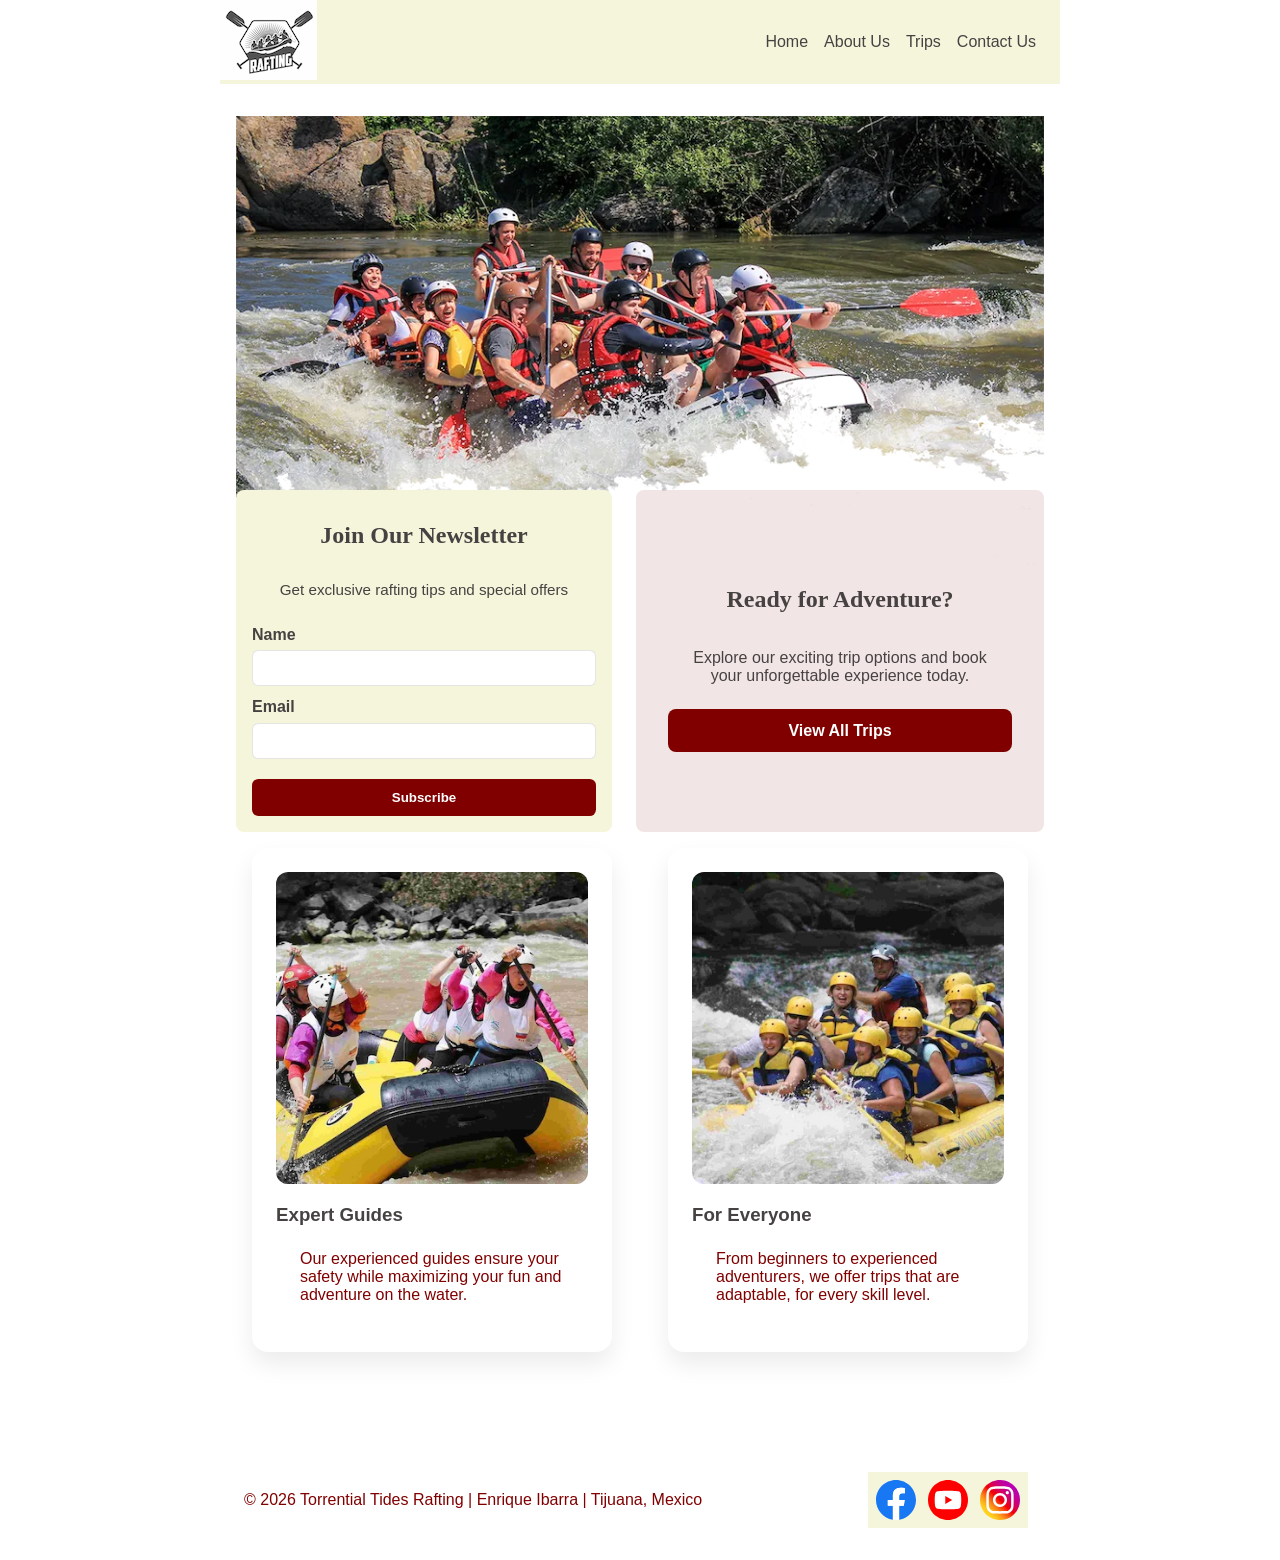
==== commit ca6d45de: "W06 fix" ====
--- a/wwr/index.html
+++ b/wwr/index.html
@@ -7,7 +7,7 @@
   <meta name="author" content="Enrique Ibarra">
   <meta name="description"
     content="Experience thrilling whitewater rafting adventures with Torrential Tides. Professional guides, safe equipment, and unforgettable memories await.">
-  <link rel="stylesheet" href="./styles/rafting.css">
+  <link rel="stylesheet" href="styles/rafting.css">
   <title>Home — Torrential Tides Rafting</title>
 </head>
 
--- a/wwr/styles/rafting.css
+++ b/wwr/styles/rafting.css
@@ -5,74 +5,57 @@
 }
 
 :root {
-  --primary-color: #055a05;
-  --secondary-color: #f4a261;
-  --accent1-color: #264653;
-  --accent2-color: #e9c46a;
-  --heading-font: "Times New Roman", "Georgia", serif;
-  --body-font: Arial, Helvetica, sans-serif;
+  --primary-color: beige;
+  --secondary-color: rgb(70, 66, 66);
+  --accent1-color: maroon;
+  --accent2-color: white;
+  --heading-font: "Georgia", "Times New Roman", serif;
+  --body-font: Helvetica, Arial, sans-serif;
+  --small-spacing: 1rem;
+}
+
+header {
+  background-color: var(--primary-color);
+  color: var(--accent2-color);
+  display: grid;
+  grid-template-columns: auto 1fr;
+  align-items: center;
+  gap: 1rem;
+}
+
+nav {
+  background-color: var(--primary-color);
+  padding: var(--small-spacing);
+}
+
+nav a {
+  text-decoration: none;
+  color: var(--secondary-color);
+}
+
+nav ul {
+  display: flex;
+  list-style: none;
+  gap: 1rem;
+  margin: 0;
+  padding: 0;
+  justify-content: flex-end;
+  align-items: center;
 }
 
 body {
   font-family: var(--body-font);
   color: var(--accent1-color);
-  background-color: #fff;
-}
-
-header {
-  display: grid;
-  grid-template-columns: auto 1fr;
-  align-items: center;
-  gap: 20px;
-  width: 840px;
-  margin: 0 auto;
-  background-color: var(--primary-color);
-  padding: 10px 20px;
-}
-
-header picture img {
-  width: 97px;
-  height: auto;
-}
-
-nav {
-  margin: 0;
-  padding: 0;
-}
-
-nav ul {
-  display: flex;
-  list-style: none;
-  gap: 20px;
-  justify-content: flex-end;
-}
-
-nav a {
-  text-decoration: none;
-  color: var(--accent2-color);
-  font-weight: bold;
-  font-size: 1rem;
-}
-
-nav a:hover {
-  color: #fff;
-  text-decoration: underline;
-}
-
-main,
-header,
-footer {
-  width: 840px;
-  margin: 0 auto;
+  min-height: 100vh;
 }
 
 h1,
-h2,
-h3 {
+h2 {
   font-family: var(--heading-font);
   color: var(--primary-color);
 }
 
+nav,
 p,
 section,
 article {
@@ -80,35 +63,641 @@
   padding: 8px;
 }
 
-/* Hero Section */
-.index-hero {
+header,
+main,
+footer {
+  width: 840px;
+  margin: 0 auto;
+}
+
+h2 {
+  display: block;
+  text-align: center;
+  background-color: var(--secondary-color);
+  color: var(--accent2-color);
+  padding: 1rem;
+}
+
+footer {
+  display: flex;
+  justify-content: space-between;
+  align-items: center;
+  flex-wrap: wrap;
+  gap: 1rem;
+  padding: 1rem;
+}
+
+footer p {
+  margin: 0;
+  flex: 1 1 auto;
+}
+
+footer .socialmedia {
+  display: flex;
+  gap: 0.75rem;
+  flex: 0 1 auto;
+}
+
+footer a {
+  display: inline-flex;
+  text-decoration: none;
+}
+
+footer .socialmedia img {
+  width: 40px;
+  height: auto;
+  display: block;
+}
+
+section {
+  margin: 0;
+  padding: 0;
+}
+
+section + section {
+  margin-top: 1rem;
+}
+
+.calltoaction {
+  display: flex;
+  gap: 1.5rem;
+  flex-wrap: wrap;
+  margin: 0 0 -1.5rem;
   position: relative;
+  top: -8rem;
+  z-index: 2;
+}
+
+.newsletter,
+.cta {
+  flex: 1;
+  min-width: 300px;
+}
+
+.newsletter {
+  background: var(--primary-color);
+  padding: 1rem;
+  border-radius: 0.5rem;
+  margin: 0;
+  text-align: center;
+}
+
+.newsletter h2 {
+  position: relative;
+  z-index: 2;
+  color: var(--secondary-color);
   margin-bottom: 1rem;
+  background-color: transparent;
+}
+
+.newsletter form {
+  max-width: 500px;
+  margin: 0 auto;
+}
+
+.newsletter fieldset {
+  border: 0;
+  padding: 0;
+  margin: 0;
+}
+
+.newsletter legend {
+  font-size: 0.95rem;
+  color: var(--secondary-color);
+  margin-bottom: 1rem;
+}
+
+.newsletter label {
+  display: block;
+  text-align: left;
+  margin-top: 0.75rem;
+  font-weight: 600;
+  color: var(--secondary-color);
+}
+
+.newsletter input {
+  width: 100%;
+  padding: 0.6rem;
+  margin-top: 0.4rem;
+  border: 1px solid rgba(0, 0, 0, .1);
+  border-radius: 0.4rem;
+  box-sizing: border-box;
+}
+
+.newsletter button {
+  width: 100%;
+  margin-top: 1.25rem;
+  background: var(--accent1-color);
+  color: var(--accent2-color);
+  padding: 0.7rem;
+  border: 0;
+  border-radius: 0.4rem;
+  font-weight: 700;
+  cursor: pointer;
+}
+
+.newsletter button:hover {
+  opacity: 0.9;
+}
+
+.cta {
+  text-align: center;
+  padding: 2rem;
+  background: rgba(128, 0, 0, .1);
+  border-radius: 0.5rem;
+  margin: 0;
+  color: var(--secondary-color);
+  display: flex;
+  flex-direction: column;
+  justify-content: center;
+}
+
+.cta h2 {
+  background: transparent;
+  margin-bottom: 0.75rem;
+  color: var(--secondary-color);
+}
+
+.cta p {
+  margin: 0 0 1rem;
+}
+
+.cta-button {
+  display: inline-block;
+  background: var(--accent1-color);
+  color: var(--accent2-color);
+  padding: 0.8rem 2rem;
+  text-decoration: none;
+  border-radius: 0.5rem;
+  font-weight: 700;
+}
+
+.cta-button:hover {
+  background: var(--secondary-color);
+}
+
+.featured-grid {
+  display: grid;
+  grid-template-columns: repeat(auto-fit, minmax(260px, 1fr));
+  gap: 1.5rem;
+  margin: -8rem 0 1.5rem;
+}
+
+.featured-grid article {
+  background: #fff;
+  border-radius: 1rem;
+  padding: 1.5rem;
+  box-shadow: 0 12px 24px rgba(0, 0, 0, 0.08);
+  transition: transform 0.25s ease, box-shadow 0.25s ease;
+}
+
+.featured-grid article:hover {
+  transform: translateY(-6px);
+  box-shadow: 0 18px 32px rgba(0, 0, 0, 0.12);
+}
+
+.featured-grid img {
+  width: 100%;
+  height: auto;
+  border-radius: 0.75rem;
+  margin-bottom: 1rem;
+}
+
+.featured-grid h3 {
+  margin-bottom: 0.75rem;
+  color: var(--secondary-color);
+}
+
+.adventure {
+  display: grid;
+  grid-template-columns: repeat(auto-fit, minmax(220px, 1fr));
+  gap: 1.25rem;
+  margin: 2rem 0;
+}
+
+.adventure h2 {
+  grid-column: 1 / -1;
+  text-align: center;
+  margin: 0 0 1rem;
+}
+
+.adventure figure {
+  background: var(--primary-color);
+  border: 1px solid rgba(70, 66, 66, 0.12);
+  border-radius: 1rem;
+  padding: 1rem;
+  text-align: center;
+  transition: transform 0.25s ease, border-color 0.25s ease;
+  margin: 0;
+}
+
+.adventure figure:hover {
+  transform: translateY(-4px);
+  border-color: var(--accent1-color);
+}
+
+.adventure img {
+  width: 100%;
+  height: auto;
+  border-radius: 0.75rem;
+}
+
+.adventure figcaption {
+  margin-top: 0.75rem;
+  font-weight: 700;
+  color: var(--secondary-color);
+}
+
+.history {
+  display: grid;
+  grid-template-columns: repeat(3, minmax(220px, 1fr));
+  gap: 1rem;
+  align-items: start;
+}
+
+.history h2 {
+  grid-column: 1 / -1;
+  text-align: center;
+  margin: 0;
+}
+
+.history p,
+.history img {
+  margin: 0;
+  width: 100%;
+}
+
+.site-header {
+  display: grid;
+  grid-template-columns: auto 1fr;
+  align-items: center;
+  gap: 1rem;
+  padding: 1.25rem 1.5rem;
+  background: var(--primary-color);
+  border: 1px solid rgba(0, 0, 0, 0.12);
+}
+
+.site-header .logo img {
+  display: block;
+  width: 110px;
+  height: auto;
+}
+
+.site-nav ul {
+  display: flex;
+  justify-content: flex-end;
+  gap: 0.75rem;
+  list-style: none;
+  margin: 0;
+  padding: 0;
+}
+
+.site-nav a {
+  display: inline-flex;
+  align-items: center;
+  justify-content: center;
+  padding: 0.6rem 1rem;
+  background: var(--accent2-color);
+  border: 1px solid rgba(0, 0, 0, 0.12);
+  border-radius: 0.75rem;
+  color: var(--secondary-color);
+  font-weight: 600;
+  text-decoration: none;
+}
+
+main {
+  max-width: 840px;
+  margin: 0 auto;
+  padding: 2rem 1rem 3rem;
+}
+
+.contact-intro {
+  text-align: center;
+  margin-bottom: 2rem;
+}
+
+.contact-intro h1 {
+  font-size: clamp(2rem, 2.5vw, 2.75rem);
+  margin-bottom: 0.5rem;
+  color: var(--secondary-color);
+}
+
+.contact-intro address {
+  font-style: normal;
+  line-height: 1.7;
+  color: var(--secondary-color);
+}
+
+.contact-layout {
+  display: grid;
+  grid-template-columns: minmax(260px, 1.2fr) minmax(320px, 1fr);
+  gap: 2rem;
+  align-items: start;
+  margin-bottom: 2rem;
+}
+
+.map-card {
+  position: relative;
+  overflow: hidden;
+  min-height: 220px;
+}
+
+.map-card iframe,
+.map-card .map-embed {
+  position: absolute;
+  inset: 0;
+  width: 100%;
+  height: 100%;
+  border: 0;
+  display: block;
   z-index: 1;
 }
 
-.index-hero img {
-  display: block;
-  width: 100%;
-  height: auto;
-}
-
-#hero-title {
-  position: absolute;
-  top: 50%;
-  left: 50%;
-  transform: translate(-50%, -50%);
-  width: 90%;
-  padding: 20px;
-  text-align: center;
-  font-size: 2.5rem;
-  opacity: 0.9;
-  background-color: rgba(128, 0, 0, 0.85);
-  color: #fff;
-  margin: 0;
-}
-
-/* About Page Hero */
+.contact-form {
+  background: var(--accent2-color);
+  border: 1px solid rgba(0, 0, 0, 0.06);
+  box-shadow: 0 8px 24px rgba(20, 20, 20, 0.06);
+  border-radius: 12px;
+  padding: 1.25rem;
+  color: black;
+}
+
+.contact-form fieldset {
+  margin: 0;
+  padding: 0;
+  border: 0;
+}
+
+.contact-form legend {
+  font-size: 1.1rem;
+  font-weight: 700;
+  color: var(--secondary-color);
+  margin-bottom: 0.75rem;
+}
+
+.contact-form label {
+  display: block;
+  margin-top: 0.6rem;
+  font-weight: 600;
+  color: var(--secondary-color);
+}
+
+.contact-form input[type="text"],
+.contact-form input[type="email"],
+.contact-form textarea {
+  width: 100%;
+  border: 1px solid rgba(20, 20, 20, 0.08);
+  border-radius: 8px;
+  padding: 0.6rem 0.9rem;
+  margin-top: 0.35rem;
+  background: #fff;
+  box-shadow: inset 0 1px 2px rgba(0, 0, 0, 0.03);
+  transition: border-color 160ms ease, box-shadow 160ms ease;
+  color: var(--secondary-color);
+  font: inherit;
+}
+
+.contact-form ::placeholder {
+  color: #a8a8a8;
+}
+
+.contact-form input:focus,
+.contact-form textarea:focus {
+  outline: none;
+  border-color: rgba(128, 0, 0, 0.6);
+  box-shadow: 0 0 0 6px rgba(128, 0, 0, 0.06);
+}
+
+.radio-group,
+.checkbox-group {
+  display: flex;
+  flex-direction: column;
+  gap: 0.5rem;
+  margin-top: 0.6rem;
+  color: var(--secondary-color);
+  font-weight: 500;
+}
+
+.radio-group label,
+.checkbox-group label {
+  display: inline-flex;
+  align-items: center;
+  gap: 0.6rem;
+}
+
+.contact-form input[type="radio"],
+.contact-form input[type="checkbox"] {
+  width: 1rem;
+  height: 1rem;
+  accent-color: var(--accent1-color);
+}
+
+.contact-form button[type="submit"] {
+  width: 100%;
+  margin-top: 1rem;
+  padding: 0.9rem;
+  border: 0;
+  border-radius: 10px;
+  background: var(--accent1-color);
+  color: var(--accent2-color);
+  font-weight: 700;
+  cursor: pointer;
+  box-shadow: 0 8px 18px rgba(128, 0, 0, 0.16);
+  transition: transform 140ms ease, box-shadow 140ms ease;
+}
+
+.contact-form button[type="submit"]:hover {
+  transform: translateY(-2px);
+  box-shadow: 0 12px 28px rgba(128, 0, 0, 0.18);
+}
+
+.team-section {
+  background: var(--accent2-color);
+  border: 1px solid rgba(0, 0, 0, 0.12);
+  border-radius: 1rem;
+  padding: 1.5rem;
+  margin-top: 2rem;
+}
+
+.team-section h2 {
+  display: block;
+  box-sizing: border-box;
+  width: calc(100% + 3rem);
+  margin: 0 -1.5rem 1.5rem;
+  padding: 0.75rem 1.5rem;
+  text-align: center;
+  color: var(--accent2-color);
+}
+
+.team-grid {
+  display: grid;
+  grid-template-columns: repeat(3, minmax(150px, 1fr));
+  gap: 1rem;
+}
+
+.team-grid figure {
+  background: var(--primary-color);
+  border-radius: 1rem;
+  padding: 1rem;
+  text-align: center;
+  border: 1px solid rgba(0, 0, 0, 0.08);
+  margin: 0;
+}
+
+.team-photo {
+  width: 100%;
+  min-height: 150px;
+  background: rgba(255, 255, 255, 0.6);
+  border-radius: 0.85rem;
+  margin-bottom: 1rem;
+}
+
+.team-grid figcaption {
+  font-weight: 700;
+  color: var(--secondary-color);
+}
+
+/* Trips Page Styles */
+.trips-hero {
+  background: linear-gradient(135deg, rgba(128, 0, 0, 0.8), rgba(0, 0, 0, 0.6)), url('../images/hero.webp');
+  background-size: cover;
+  background-position: center;
+  color: var(--accent2-color);
+  padding: 4rem 2rem;
+  text-align: center;
+  border-radius: 1rem;
+  margin-bottom: 2rem;
+}
+
+.trips-hero h1 {
+  font-size: clamp(2rem, 4vw, 3.5rem);
+  margin-bottom: 0.5rem;
+  color: var(--accent2-color);
+}
+
+.trips-hero p {
+  font-size: 1.1rem;
+  max-width: 600px;
+  margin: 0 auto;
+}
+
+.trips-container {
+  display: grid;
+  grid-template-columns: repeat(auto-fit, minmax(220px, 1fr));
+  gap: 1.5rem;
+  margin-bottom: 3rem;
+}
+
+.trip-card {
+  background: #fff;
+  border-radius: 1rem;
+  overflow: hidden;
+  box-shadow: 0 12px 28px rgba(0, 0, 0, 0.1);
+  transition: transform 0.3s ease, box-shadow 0.3s ease;
+  padding: 0;
+}
+
+.trip-card:hover {
+  transform: translateY(-8px);
+  box-shadow: 0 18px 36px rgba(0, 0, 0, 0.15);
+}
+
+.trip-card img {
+  width: 100%;
+  height: 120px;
+  object-fit: cover;
+  display: block;
+}
+
+.trip-card h2 {
+  background: transparent;
+  color: var(--accent1-color);
+  padding: 1rem 1rem 0.4rem;
+  margin: 0;
+  font-size: 1.3rem;
+}
+
+.trip-card p {
+  padding: 0 1rem;
+  margin: 0.5rem 0;
+  color: var(--secondary-color);
+  font-size: 0.95rem;
+}
+
+.trip-card p:last-child {
+  padding-bottom: 1rem;
+  font-weight: 700;
+  color: var(--accent1-color);
+  font-size: 1rem;
+}
+
+.trips-table-section {
+  margin-bottom: 3rem;
+}
+
+.trips-table-section h2 {
+  margin-bottom: 1.5rem;
+}
+
+.trips-table {
+  width: 100%;
+  border-collapse: collapse;
+  background: #fff;
+  border-radius: 1rem;
+  overflow: hidden;
+  box-shadow: 0 12px 24px rgba(0, 0, 0, 0.08);
+  margin: 0;
+  padding: 0;
+}
+
+.trips-table thead {
+  background: var(--secondary-color);
+  color: var(--accent2-color);
+}
+
+.trips-table th,
+.trips-table td {
+  padding: 1.25rem;
+  text-align: left;
+  border-bottom: 1px solid rgba(0, 0, 0, 0.08);
+  color: var(--secondary-color);
+}
+
+.trips-table th {
+  font-weight: 700;
+  background: var(--secondary-color);
+  color: var(--accent2-color);
+}
+
+.trips-table tbody tr:hover {
+  background: rgba(128, 0, 0, 0.05);
+}
+
+.trips-table tbody tr:last-child td {
+  border-bottom: none;
+}
+
+.trips-cta {
+  background: rgba(128, 0, 0, .1);
+  padding: 2rem;
+  border-radius: 1rem;
+  text-align: center;
+  margin-top: 2rem;
+}
+
+.trips-cta h2 {
+  background: transparent;
+  color: var(--secondary-color);
+  margin-bottom: 1rem;
+}
+
+.trips-cta p {
+  margin-bottom: 1.5rem;
+  color: var(--secondary-color);
+}
+
+/* Remove the .about-hero section and replace with .hero */
+
 .hero {
   position: relative;
   margin-bottom: 1rem;
@@ -149,412 +738,28 @@
   line-height: 1.5;
 }
 
-/* Call to Action Section */
-.calltoaction {
-  display: grid;
-  grid-template-columns: 1fr 1fr;
-  gap: 20px;
-  margin: 20px;
-}
-
-.newsletter {
-  background-color: var(--accent2-color);
-  padding: 20px;
-  border-radius: 0.5rem;
-}
-
-.newsletter h2 {
-  margin-bottom: 15px;
-  color: var(--primary-color);
-}
-
-.newsletter fieldset {
-  border: none;
-  padding: 0;
-}
-
-.newsletter legend {
-  font-size: 0.9rem;
-  margin-bottom: 15px;
-  color: var(--accent1-color);
-}
-
-.newsletter label {
-  display: block;
-  margin-top: 10px;
-  margin-bottom: 5px;
-  font-weight: bold;
-  color: var(--accent1-color);
-}
-
-.newsletter input {
-  width: 100%;
-  padding: 8px;
-  margin-bottom: 15px;
-  border: 1px solid var(--primary-color);
-  border-radius: 4px;
-  font-family: var(--body-font);
-}
-
-.newsletter button {
-  background-color: var(--primary-color);
-  color: #fff;
-  padding: 10px 20px;
-  border: none;
-  border-radius: 4px;
-  cursor: pointer;
-  font-weight: bold;
-  width: 100%;
-}
-
-.newsletter button:hover {
-  background-color: #044304;
-}
-
-.cta {
-  background-color: rgba(244, 162, 97, 0.2);
-  padding: 20px;
-  border-radius: 0.5rem;
-  display: flex;
-  flex-direction: column;
-  justify-content: center;
-}
-
-.cta h2 {
-  margin-bottom: 15px;
-}
-
-.cta p {
-  margin-bottom: 20px;
-  margin-top: 0;
-}
-
-.cta-button {
-  background-color: var(--secondary-color);
-  color: #000;
-  padding: 12px 20px;
-  text-decoration: none;
-  border-radius: 4px;
-  text-align: center;
-  font-weight: bold;
-  display: inline-block;
-}
-
-.cta-button:hover {
-  background-color: #e09145;
-}
-
-/* Featured Grid */
-.featured-grid {
-  display: grid;
-  grid-template-columns: 1fr 1fr;
-  gap: 20px;
-  margin: 20px;
-}
-
-.featured-grid article {
-  background-color: #f9f9f9;
-  padding: 15px;
-  border-radius: 0.5rem;
-  transition: transform 0.3s;
-}
-
-.featured-grid article:hover {
-  transform: scale(1.05);
-  box-shadow: 0 4px 8px rgba(0, 0, 0, 0.1);
-}
-
-.featured-grid img {
+.hero h1 {
+  position: absolute;
+  top: 20px;
+  left: 0;
+  right: 0;
+  width: 100%;
+  padding: 16px;
+  text-align: center;
+  opacity: 0.7;
+  background-color: var(--accent1-color);
+  color: var(--accent2-color);
+  margin: 0;
+}
+
+.index-hero {
+  position: relative;
+  margin-bottom: 1rem;
+  z-index: 1;
+}
+
+.index-hero img {
+  display: block;
   width: 100%;
   height: auto;
-  border-radius: 0.5rem;
-  margin-bottom: 10px;
-}
-
-.featured-grid h3 {
-  margin: 10px 0;
-  color: var(--primary-color);
-}
-
-/* History Section */
-.history {
-  background-color: #f9f9f9;
-  margin: 20px;
-  padding: 15px;
-  border-radius: 0.5rem;
-}
-
-.history h2 {
-  margin-top: 0;
-}
-
-.history p,
-.history img {
-  margin: 10px 0;
-}
-
-.history img {
-  float: left;
-  margin-right: 15px;
-  margin-bottom: 10px;
-  max-width: 300px;
-  border-radius: 0.5rem;
-}
-
-/* Adventure Section */
-.adventure {
-  text-align: center;
-  margin: 20px;
-  padding: 15px;
-}
-
-.adventure h2 {
-  margin-bottom: 20px;
-}
-
-.adventure figure {
-  display: inline-block;
-  margin: 20px 15px;
-  background-color: #f9f9f9;
-  padding: 10px;
-  border-radius: 0.5rem;
-  transition: transform 0.3s;
-}
-
-.adventure figure:hover {
-  transform: scale(1.05);
-}
-
-.adventure img {
-  width: 200px;
-  height: auto;
-  border-radius: 0.5rem;
-}
-
-.adventure figcaption {
-  font-weight: bold;
-  color: var(--primary-color);
-  margin-top: 8px;
-}
-
-/* Trips Page Styles */
-.trips-container {
-  display: grid;
-  grid-template-columns: repeat(3, 1fr);
-  gap: 20px;
-  margin: 20px;
-}
-
-.trip-card {
-  background-color: #f9f9f9;
-  border-radius: 0.5rem;
-  overflow: hidden;
-  transition: transform 0.3s;
-}
-
-.trip-card:hover {
-  transform: scale(1.05);
-  box-shadow: 0 4px 12px rgba(0, 0, 0, 0.1);
-}
-
-.trip-card img {
-  width: 100%;
-  height: 200px;
-  object-fit: cover;
-}
-
-.trip-card h2 {
-  padding: 10px;
-  margin: 0;
-}
-
-.trip-card p {
-  padding: 10px;
-  margin: 0;
-}
-
-.trip-card p:last-child {
-  font-weight: bold;
-  color: var(--secondary-color);
-}
-
-.trips-table-section {
-  margin: 20px;
-}
-
-.trips-table-section h2 {
-  margin-bottom: 15px;
-}
-
-.trips-table {
-  width: 100%;
-  border-collapse: collapse;
-}
-
-.trips-table th,
-.trips-table td {
-  text-align: left;
-  border-bottom: 1px solid rgba(0, 0, 0, 0.08);
-  color: var(--secondary-color);
-  padding: 10px;
-}
-
-.trips-table th {
-  font-weight: 700;
-  background: var(--secondary-color);
-  color: var(--accent2-color);
-}
-
-.trips-table tbody tr:hover {
-  background: rgba(128, 0, 0, 0.05);
-}
-
-.trips-table tbody tr:last-child td {
-  border-bottom: none;
-}
-
-.trips-cta {
-  background: rgba(128, 0, 0, .1);
-  padding: 2rem;
-  border-radius: 1rem;
-  text-align: center;
-  margin: 20px;
-}
-
-.trips-cta h2 {
-  background: transparent;
-  color: var(--secondary-color);
-  margin-bottom: 1rem;
-}
-
-.trips-cta p {
-  margin-bottom: 1.5rem;
-  color: var(--secondary-color);
-}
-
-/* Footer */
-footer {
-  background-color: var(--primary-color);
-  color: var(--accent2-color);
-  padding: 20px;
-  text-align: center;
-  margin-top: 30px;
-}
-
-footer p {
-  margin: 10px 0;
-  padding: 0;
-}
-
-.socialmedia {
-  display: flex;
-  justify-content: center;
-  gap: 20px;
-  margin: 15px 0;
-}
-
-.socialmedia a {
-  text-decoration: none;
-}
-
-.socialmedia img {
-  width: 40px;
-  height: 40px;
-  transition: transform 0.3s;
-}
-
-.socialmedia img:hover {
-  transform: scale(1.2);
-}
-
-/* Contact Page Styles */
-.contact-intro {
-  text-align: center;
-  margin: 20px;
-}
-
-.contact-intro h1 {
-  margin-bottom: 10px;
-}
-
-.contact-intro address {
-  font-style: normal;
-  margin: 10px 0;
-}
-
-.contact-layout {
-  display: grid;
-  grid-template-columns: 1fr 1fr;
-  gap: 20px;
-  margin: 20px;
-}
-
-.map-card {
-  background-color: #f9f9f9;
-  padding: 15px;
-  border-radius: 0.5rem;
-}
-
-.map-card iframe,
-.map-card .map-embed {
-  width: 100%;
-  height: 300px;
-  border-radius: 0.5rem;
-}
-
-.contact-form {
-  background-color: #f9f9f9;
-  padding: 20px;
-  border-radius: 0.5rem;
-}
-
-.contact-form fieldset {
-  border: none;
-  padding: 0;
-}
-
-.contact-form legend {
-  font-weight: bold;
-  margin-bottom: 15px;
-}
-
-.contact-form label {
-  display: block;
-  margin-top: 10px;
-  margin-bottom: 5px;
-  font-weight: bold;
-}
-
-.contact-form input[type="text"],
-.contact-form input[type="email"],
-.contact-form textarea {
-  width: 100%;
-  padding: 8px;
-  margin-bottom: 15px;
-  border: 1px solid var(--primary-color);
-  border-radius: 4px;
-  font-family: var(--body-font);
-}
-
-.contact-form ::placeholder {
-  color: #999;
-}
-
-.contact-form input:focus,
-.contact-form textarea:focus {
-  outline: none;
-  border-color: var(--secondary-color);
-  box-shadow: 0 0 5px rgba(244, 162, 97, 0.5);
-}
-
-.radio-group,
-.checkbox-group {
-  margin: 15px 0;
-}
-
-.radio-group label,
-.checkbox-group label {
-  display: inline-block;
-  margin-right: 15px;
-  font-weight: normal;
 }
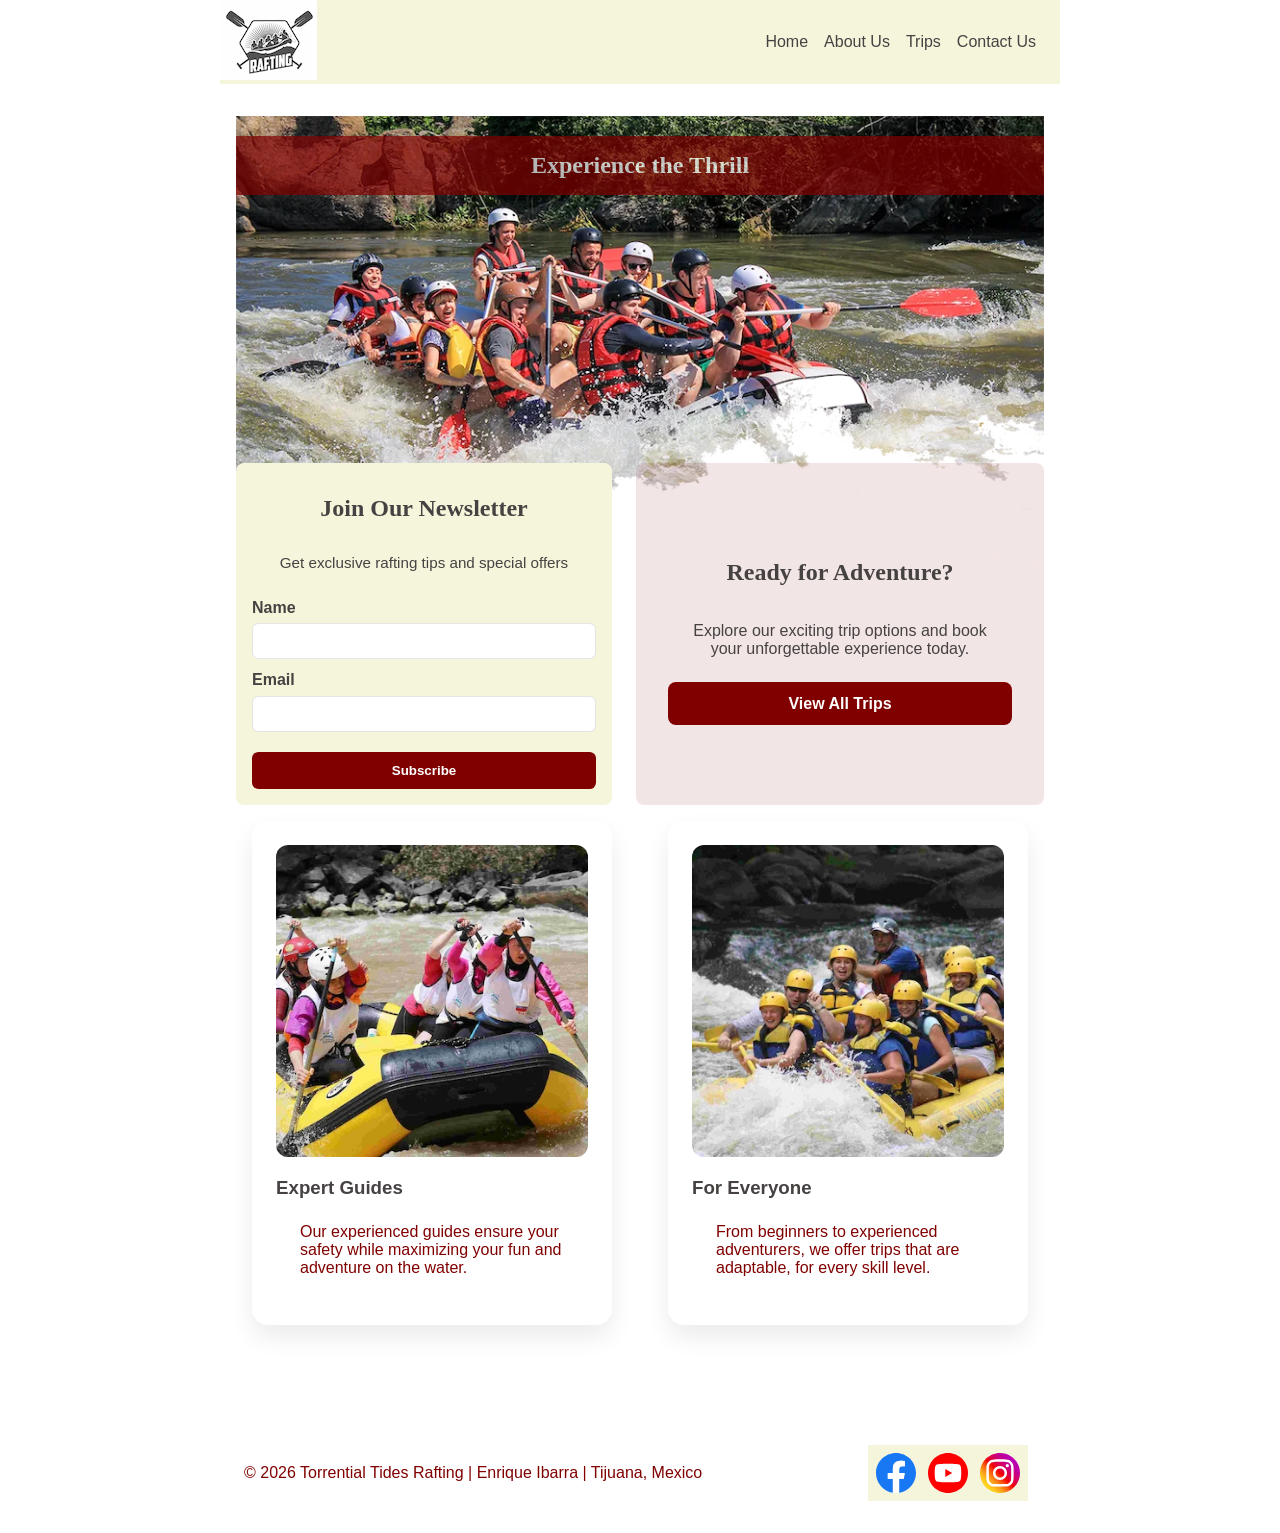
==== commit 34713108: "W06 final fix" ====
--- a/wwr/index.html
+++ b/wwr/index.html
@@ -27,7 +27,7 @@
   </header>
 
   <main>
-    <section class="index-hero">
+    <section class="hero">
       <img src="./images/hero.webp" alt="Whitewater rafting adventure" width="840">
       <h1 id="hero-title">Experience the Thrill</h1>
     </section>
--- a/wwr/styles/rafting.css
+++ b/wwr/styles/rafting.css
@@ -750,16 +750,4 @@
   background-color: var(--accent1-color);
   color: var(--accent2-color);
   margin: 0;
-}
-
-.index-hero {
-  position: relative;
-  margin-bottom: 1rem;
-  z-index: 1;
-}
-
-.index-hero img {
-  display: block;
-  width: 100%;
-  height: auto;
 }
